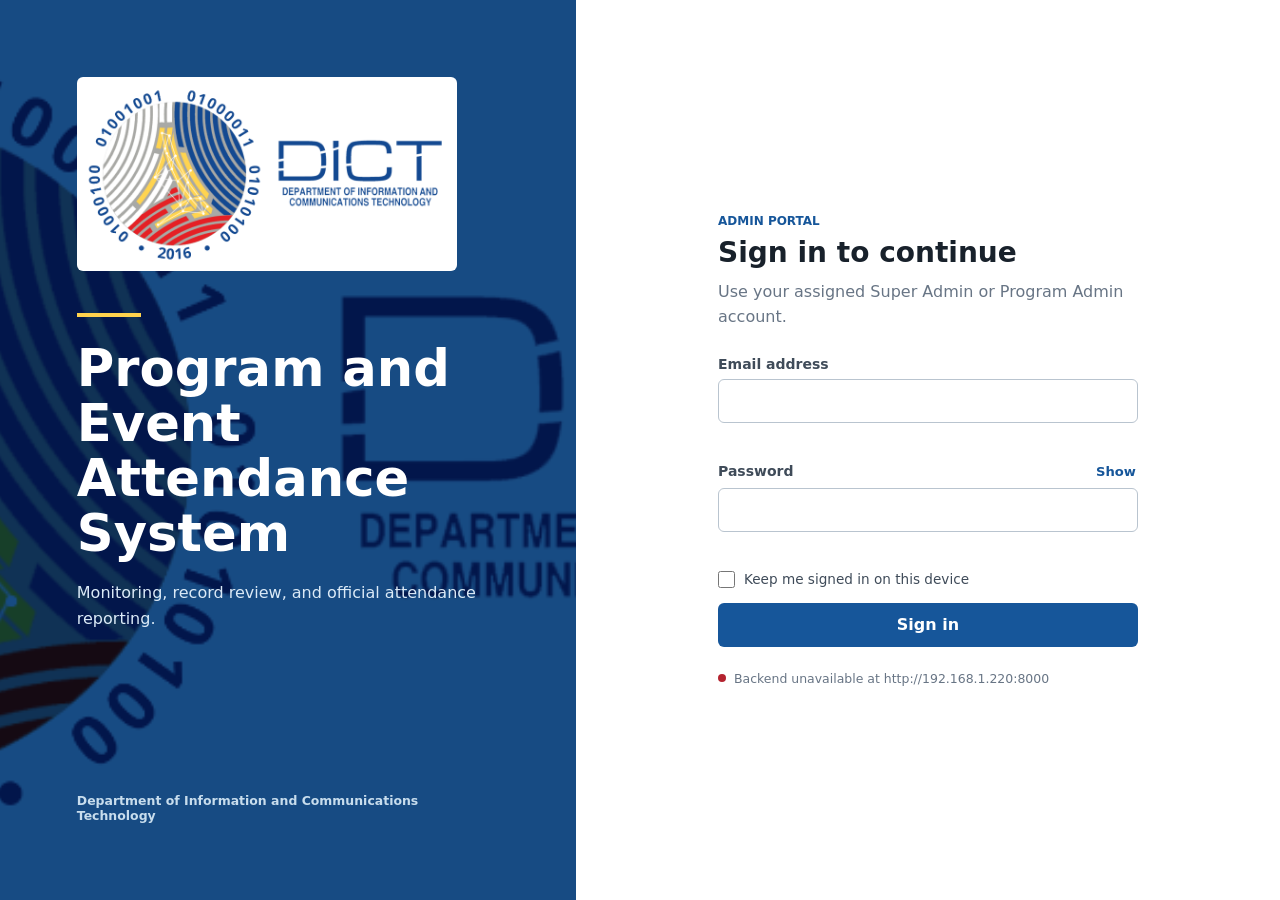
==== frontend/admin.html @ 9bfb7c8b "polished icons" ====
<!doctype html>
<html lang="en">
  <head>
    <meta charset="UTF-8" />
    <meta name="viewport" content="width=device-width, initial-scale=1" />
    <meta name="color-scheme" content="light" />
    <title>Admin | DICT Attendance System</title>
    <link rel="icon" href="data:," />
    <link rel="stylesheet" href="./css/base.css" />
    <link rel="stylesheet" href="./css/admin.css" />
    <script src="./js/config.js"></script>
    <script type="module" src="./js/admin.js"></script>
  </head>
  <body class="admin-page">
    <div id="app-loading" class="app-loading" role="status">
      <div class="large-spinner"></div>
      <span>Loading admin workspace...</span>
    </div>

    <div id="admin-app" class="admin-shell" hidden>
      <aside id="sidebar" class="sidebar" aria-label="Admin navigation">
        <a class="sidebar-brand" href="#dashboard" aria-label="DICT Attendance System dashboard">
          <img src="./assets/dict-header.png" alt="DICT" />
          <span>Attendance System</span>
        </a>

        <nav class="sidebar-nav">
          <button class="nav-item" data-view="dashboard" type="button">
            <span class="nav-symbol material-symbols-outlined" aria-hidden="true">dashboard</span>
            <span>Dashboard</span>
          </button>
          <button class="nav-item" data-view="programs" type="button">
            <span class="nav-symbol material-symbols-outlined" aria-hidden="true">content_paste</span>
            <span>Programs</span>
          </button>
          <button class="nav-item" data-view="events" type="button">
            <span class="nav-symbol material-symbols-outlined" aria-hidden="true">event</span>
            <span>Events</span>
          </button>
          <button class="nav-item" data-view="reports" type="button">
            <span class="nav-symbol material-symbols-outlined" aria-hidden="true">bar_chart</span>
            <span>Reports</span>
          </button>
          <button id="units-nav" class="nav-item" data-view="units" type="button" hidden>
            <span class="nav-symbol material-symbols-outlined" aria-hidden="true">account_tree</span>
            <span>Organizational Units</span>
          </button>
          <button id="users-nav" class="nav-item" data-view="users" type="button" hidden>
            <span class="nav-symbol material-symbols-outlined" aria-hidden="true">admin_panel_settings</span>
            <span>Admin Users</span>
          </button>
          <button id="psgc-nav" class="nav-item" data-view="psgc" type="button" hidden>
            <span class="nav-symbol material-symbols-outlined" aria-hidden="true">map</span>
            <span>PSGC Data</span>
          </button>
          <button id="audit-nav" class="nav-item" data-view="audit" type="button" hidden>
            <span class="nav-symbol material-symbols-outlined" aria-hidden="true">history</span>
            <span>Audit Logs</span>
          </button>
        </nav>

        <div class="sidebar-user">
          <div id="user-initials" class="user-avatar" aria-hidden="true"></div>
          <div class="user-meta">
            <strong id="sidebar-user-name"></strong>
            <span id="sidebar-user-role"></span>
          </div>
          <button id="logout-button" class="logout-button" type="button" title="Sign out" aria-label="Sign out"><span class="material-symbols-outlined" aria-hidden="true">logout</span></button>
        </div>
      </aside>

      <button id="sidebar-scrim" class="sidebar-scrim" type="button" aria-label="Close navigation" hidden></button>

      <section class="workspace">
        <header class="topbar">
          <div class="topbar-left">
            <button id="menu-button" class="icon-button menu-button" type="button" title="Open navigation" aria-label="Open navigation"><span class="material-symbols-outlined" aria-hidden="true">menu</span></button>
            <div>
              <p class="topbar-context">DICT ATTENDANCE</p>
              <h1 id="page-title">Dashboard</h1>
            </div>
          </div>
          <button id="refresh-button" class="secondary-button refresh-button" type="button">
            <span class="material-symbols-outlined" aria-hidden="true">refresh</span>
            <span>Refresh</span>
          </button>
        </header>

        <main id="view-root" class="view-root" tabindex="-1"></main>
      </section>
    </div>

    <div id="toast-region" class="toast-region" aria-live="polite"></div>
    <dialog id="workspace-dialog" class="workspace-dialog" aria-labelledby="dialog-title">
      <header class="dialog-header">
        <h2 id="dialog-title"></h2>
        <button id="dialog-close" class="icon-button" type="button" aria-label="Close dialog" title="Close"><span class="material-symbols-outlined" aria-hidden="true">close</span></button>
      </header>
      <div id="dialog-content" class="dialog-content"></div>
    </dialog>
  </body>
</html>
---- frontend/css/base.css ----
:root {
  --blue-800: #123f78;
  --blue-700: #16569a;
  --blue-600: #1f6db2;
  --blue-100: #dcecf9;
  --blue-50: #f2f8fd;
  --ink-900: #18212b;
  --ink-700: #3f4b59;
  --ink-500: #687585;
  --line: #d9e0e7;
  --surface: #ffffff;
  --canvas: #f5f7f9;
  --green-700: #217a4a;
  --green-100: #dff3e7;
  --amber-700: #946200;
  --amber-100: #fff0c7;
  --red-700: #b4232f;
  --red-100: #fde4e6;
  --shadow: 0 10px 30px rgba(24, 33, 43, 0.08);
  font-family:
    Inter, ui-sans-serif, system-ui, -apple-system, BlinkMacSystemFont, "Segoe UI",
    sans-serif;
  color: var(--ink-900);
  background: var(--canvas);
}

* {
  box-sizing: border-box;
}

html,
body {
  min-height: 100%;
  margin: 0;
}

body,
button,
input,
select,
textarea {
  font: inherit;
  letter-spacing: 0;
}

button,
a,
input,
select {
  -webkit-tap-highlight-color: transparent;
}

button {
  cursor: pointer;
}

button:disabled {
  cursor: not-allowed;
  opacity: 0.65;
}

:focus-visible {
  outline: 3px solid rgba(31, 109, 178, 0.28);
  outline-offset: 2px;
}

.eyebrow {
  margin: 0 0 8px;
  color: var(--blue-700);
  font-size: 0.75rem;
  font-weight: 800;
}

.field-group {
  display: grid;
  min-width: 0;
  gap: 7px;
}

.field-group label,
.label-row label {
  color: var(--ink-700);
  font-size: 0.875rem;
  font-weight: 700;
}

.label-row {
  display: flex;
  align-items: center;
  justify-content: space-between;
}

input,
select,
textarea {
  min-width: 0;
  width: 100%;
  min-height: 44px;
  border: 1px solid #b9c4cf;
  border-radius: 6px;
  background: var(--surface);
  color: var(--ink-900);
  padding: 10px 12px;
}

input:hover,
select:hover,
textarea:hover {
  border-color: #8c9baa;
}

input[aria-invalid="true"],
select[aria-invalid="true"],
textarea[aria-invalid="true"] {
  border-color: var(--red-700);
}

input:disabled,
select:disabled,
textarea:disabled {
  background: #f1f4f6;
  color: var(--ink-500);
}

.field-error {
  min-height: 17px;
  color: var(--red-700);
  font-size: 0.78rem;
}

.primary-button,
.secondary-button,
.icon-button,
.text-button {
  border: 0;
}

.primary-button {
  display: inline-flex;
  min-height: 44px;
  align-items: center;
  justify-content: center;
  border-radius: 6px;
  background: var(--blue-700);
  color: #fff;
  padding: 10px 16px;
  font-weight: 750;
}

.primary-button:hover:not(:disabled) {
  background: var(--blue-800);
}

.secondary-button {
  display: inline-flex;
  min-height: 40px;
  align-items: center;
  justify-content: center;
  border: 1px solid var(--line);
  border-radius: 6px;
  background: var(--surface);
  color: var(--ink-700);
  padding: 8px 13px;
  font-weight: 700;
}

.secondary-button:hover:not(:disabled) {
  border-color: #aeb9c4;
  background: #f8fafb;
}

.text-button {
  background: transparent;
  color: var(--blue-700);
  padding: 2px;
  font-size: 0.82rem;
  font-weight: 750;
}

.full-width {
  width: 100%;
}

.notice {
  border: 1px solid;
  border-radius: 6px;
  padding: 11px 12px;
  font-size: 0.875rem;
  line-height: 1.45;
}

.notice-error {
  border-color: #f0b4ba;
  background: var(--red-100);
  color: #8d1722;
}

.notice-info {
  border-color: #b9d8ef;
  background: var(--blue-50);
  color: var(--blue-800);
}

.button-spinner {
  display: none;
  width: 17px;
  height: 17px;
  border: 2px solid rgba(255, 255, 255, 0.45);
  border-top-color: #fff;
  border-radius: 50%;
  animation: spin 0.7s linear infinite;
}

.is-loading .button-label {
  display: none;
}

.is-loading .button-spinner {
  display: inline-block;
}

@keyframes spin {
  to {
    transform: rotate(360deg);
  }
}

@media (prefers-reduced-motion: reduce) {
  *,
  *::before,
  *::after {
    scroll-behavior: auto !important;
    transition-duration: 0.01ms !important;
    animation-duration: 0.01ms !important;
    animation-iteration-count: 1 !important;
  }
}

[hidden] {
  display: none !important;
}
---- frontend/css/admin.css ----
.admin-page {
  min-height: 100vh;
  overflow-x: hidden;
  background: var(--canvas);
}

.app-loading {
  display: grid;
  min-height: 100vh;
  place-content: center;
  justify-items: center;
  gap: 14px;
  color: var(--ink-500);
  font-size: 0.9rem;
}

.large-spinner {
  width: 34px;
  height: 34px;
  border: 3px solid #cbd6df;
  border-top-color: var(--blue-700);
  border-radius: 50%;
  animation: spin 0.7s linear infinite;
}

.admin-shell {
  display: grid;
  min-height: 100vh;
  grid-template-columns: 238px minmax(0, 1fr);
}

.sidebar {
  position: sticky;
  top: 0;
  z-index: 20;
  display: flex;
  height: 100vh;
  min-width: 0;
  flex-direction: column;
  border-right: 1px solid var(--line);
  background: var(--surface);
}

.sidebar-brand {
  display: grid;
  min-height: 94px;
  align-content: center;
  gap: 4px;
  border-bottom: 1px solid var(--line);
  color: var(--ink-900);
  padding: 14px 19px;
  text-decoration: none;
}

.sidebar-brand img {
  display: block;
  width: 138px;
  max-width: 100%;
}

.sidebar-brand span {
  color: var(--ink-500);
  font-size: 0.73rem;
  font-weight: 700;
}

.sidebar-nav {
  display: grid;
  gap: 3px;
  padding: 18px 10px;
}

.nav-item {
  display: grid;
  min-height: 43px;
  grid-template-columns: 30px minmax(0, 1fr);
  align-items: center;
  border: 0;
  border-left: 3px solid transparent;
  border-radius: 4px;
  background: transparent;
  color: var(--ink-700);
  padding: 7px 10px;
  text-align: left;
  font-size: 0.88rem;
  font-weight: 650;
}

.nav-item:hover {
  background: #f2f5f7;
  color: var(--ink-900);
}

.nav-item.active {
  border-left-color: var(--blue-700);
  background: var(--blue-50);
  color: var(--blue-800);
}

.nav-symbol {
  font-size: 20px;
  line-height: 1;
  text-align: center;
}

.logout-button .material-symbols-outlined,
.icon-button .material-symbols-outlined,
.secondary-button .material-symbols-outlined {
  font-size: 20px;
}

.state-symbol .material-symbols-outlined {
  font-size: 28px;
}

.logo-remove-button .material-symbols-outlined {
  font-size: 16px;
}

.sidebar-user {
  display: grid;
  min-width: 0;
  grid-template-columns: 36px minmax(0, 1fr) 34px;
  align-items: center;
  gap: 9px;
  margin-top: auto;
  border-top: 1px solid var(--line);
  padding: 14px 12px;
}

.user-avatar {
  display: grid;
  width: 36px;
  height: 36px;
  place-items: center;
  border-radius: 50%;
  background: var(--blue-100);
  color: var(--blue-800);
  font-size: 0.75rem;
  font-weight: 850;
}

.user-meta {
  display: grid;
  min-width: 0;
  gap: 2px;
}

.user-meta strong,
.user-meta span {
  overflow: hidden;
  text-overflow: ellipsis;
  white-space: nowrap;
}

.user-meta strong {
  font-size: 0.78rem;
}

.user-meta span {
  color: var(--ink-500);
  font-size: 0.7rem;
}

.logout-button,
.icon-button {
  display: grid;
  width: 34px;
  height: 34px;
  place-items: center;
  border: 1px solid transparent;
  border-radius: 5px;
  background: transparent;
  color: var(--ink-500);
}

.logout-button:hover,
.icon-button:hover {
  border-color: var(--line);
  background: #f4f6f8;
  color: var(--ink-900);
}

.workspace {
  min-width: 0;
}

.topbar {
  position: sticky;
  top: 0;
  z-index: 10;
  display: flex;
  min-height: 70px;
  align-items: center;
  justify-content: space-between;
  border-bottom: 1px solid var(--line);
  background: rgba(255, 255, 255, 0.98);
  padding: 10px clamp(18px, 3vw, 38px);
}

.topbar-left {
  display: flex;
  min-width: 0;
  align-items: center;
  gap: 10px;
}

.topbar-context {
  margin: 0 0 2px;
  color: var(--ink-500);
  font-size: 0.64rem;
  font-weight: 800;
}

.topbar h1 {
  margin: 0;
  overflow: hidden;
  font-size: 1.25rem;
  line-height: 1.2;
  text-overflow: ellipsis;
  white-space: nowrap;
}

.menu-button {
  display: none;
}

.refresh-button {
  display: flex;
  align-items: center;
  gap: 7px;
}

.view-root {
  width: min(1460px, 100%);
  min-height: calc(100vh - 70px);
  margin: 0 auto;
  padding: 28px clamp(18px, 3vw, 38px) 44px;
}

.view-intro {
  display: flex;
  align-items: end;
  justify-content: space-between;
  gap: 18px;
  margin-bottom: 22px;
}

.view-intro > div {
  min-width: 0;
}

.view-intro h2 {
  margin: 0 0 5px;
  font-size: 1.08rem;
}

.view-intro p {
  margin: 0;
  color: var(--ink-500);
  font-size: 0.85rem;
}

.summary-grid {
  display: grid;
  grid-template-columns: repeat(3, minmax(0, 1fr));
  gap: 14px;
}

.summary-card {
  min-width: 0;
  border: 1px solid var(--line);
  border-top: 3px solid var(--blue-700);
  border-radius: 6px;
  background: var(--surface);
  padding: 18px;
}

.summary-card.green {
  border-top-color: var(--green-700);
}

.summary-card.amber {
  border-top-color: #d99b18;
}

.summary-label {
  color: var(--ink-500);
  font-size: 0.78rem;
  font-weight: 700;
}

.summary-value {
  display: block;
  margin-top: 8px;
  font-size: 1.8rem;
  line-height: 1;
  font-variant-numeric: tabular-nums;
  font-weight: 800;
}

.dashboard-grid {
  display: grid;
  grid-template-columns: minmax(0, 0.85fr) minmax(0, 1.15fr);
  gap: 16px;
  margin-top: 16px;
}

.report-events-panel {
  margin-top: 16px;
}

.psgc-import-panel,
.psgc-workspace-panel {
  margin-top: 16px;
}

.psgc-workspace-body {
  display: grid;
  gap: 14px;
}

.psgc-toolbar {
  margin: 0;
  border-bottom: 1px solid var(--line);
  padding: 0 0 14px;
}

.psgc-toolbar-actions {
  display: flex;
  align-items: end;
  gap: 8px;
}

.psgc-breadcrumb {
  display: flex;
  min-height: 30px;
  flex-wrap: wrap;
  align-items: center;
  gap: 5px;
}

.psgc-breadcrumb-button {
  border: 0;
  background: transparent;
  color: var(--blue-700);
  padding: 2px 0;
  font-size: 0.8rem;
  font-weight: 700;
}

.psgc-breadcrumb-button:hover {
  text-decoration: underline;
}

.psgc-breadcrumb-separator {
  color: var(--ink-500);
  font-size: 0.78rem;
}

.psgc-current-level {
  display: grid;
  gap: 3px;
}

.psgc-current-level span {
  color: var(--ink-900);
  font-size: 0.88rem;
  font-weight: 800;
}

.psgc-current-level small {
  color: var(--ink-500);
  font-size: 0.76rem;
}

.psgc-table-actions {
  display: flex;
  flex-wrap: wrap;
  gap: 6px;
}

.psgc-code-cell {
  font-family: "Consolas", "Courier New", monospace;
  font-size: 0.76rem;
  font-variant-numeric: tabular-nums;
}

.psgc-detail-list {
  display: grid;
  grid-template-columns: 150px minmax(0, 1fr);
  gap: 9px 14px;
  margin: 0;
  border-top: 1px solid var(--line);
  border-bottom: 1px solid var(--line);
  padding: 14px 0;
  font-size: 0.84rem;
}

.psgc-detail-list dt {
  color: var(--ink-500);
  font-weight: 700;
}

.psgc-detail-list dd {
  margin: 0;
  overflow-wrap: anywhere;
}

.checkbox-field {
  display: flex;
  align-items: flex-start;
  gap: 9px;
  color: var(--ink-700);
  font-size: 0.82rem;
  line-height: 1.4;
}

.checkbox-field input {
  width: 18px;
  min-height: 18px;
  margin: 1px 0 0;
  accent-color: var(--blue-700);
}

.psgc-warning {
  margin: 0;
  border-left: 3px solid var(--red-700);
  background: var(--red-100);
  color: var(--red-700);
  padding: 10px 12px;
  font-size: 0.82rem;
}

.psgc-import-preview {
  margin-top: 16px;
  border-top: 1px solid var(--line);
  padding-top: 14px;
}

.psgc-import-counts {
  display: grid;
  grid-template-columns: repeat(4, minmax(0, 1fr));
  gap: 12px;
  margin: 12px 0 0;
}

.psgc-import-counts div {
  min-width: 0;
}

.psgc-import-counts dt {
  color: var(--ink-500);
  font-size: 0.75rem;
  font-weight: 700;
}

.psgc-import-counts dd {
  margin: 5px 0 0;
  font-size: 1.1rem;
  font-variant-numeric: tabular-nums;
  font-weight: 800;
}

.psgc-import-errors {
  max-height: 180px;
  margin: 14px 0 0;
  overflow: auto;
  padding-left: 20px;
  color: var(--red-700);
  font-size: 0.8rem;
}

@media (max-width: 640px) {
  .psgc-import-counts {
    grid-template-columns: repeat(2, minmax(0, 1fr));
  }

  .psgc-toolbar-actions {
    grid-column: 1 / -1;
    align-items: stretch;
  }

  .psgc-toolbar-actions button {
    flex: 1 1 auto;
  }

  .psgc-detail-list {
    grid-template-columns: 1fr;
    gap: 2px;
  }

  .psgc-detail-list dd {
    margin-bottom: 8px;
  }
}

.panel {
  min-width: 0;
  border: 1px solid var(--line);
  border-radius: 6px;
  background: var(--surface);
}

.panel-header {
  display: flex;
  min-height: 52px;
  align-items: center;
  justify-content: space-between;
  gap: 12px;
  border-bottom: 1px solid var(--line);
  padding: 12px 16px;
}

.panel-header h3 {
  margin: 0;
  font-size: 0.9rem;
}

.panel-body {
  padding: 16px;
}

.status-bars {
  display: grid;
  gap: 15px;
}

.status-bar-row {
  display: grid;
  grid-template-columns: 78px minmax(0, 1fr) 36px;
  align-items: center;
  gap: 10px;
  font-size: 0.78rem;
}

.status-track {
  height: 8px;
  overflow: hidden;
  border-radius: 4px;
  background: #e8edf1;
}

.status-fill {
  width: 0;
  height: 100%;
  border-radius: 4px;
  background: var(--blue-600);
}

.status-fill.valid,
.status-fill.open {
  background: var(--green-700);
}

.status-fill.duplicate,
.status-fill.draft {
  background: #d99b18;
}

.status-fill.invalid,
.status-fill.void {
  background: var(--red-700);
}

.status-bar-value {
  text-align: right;
  font-variant-numeric: tabular-nums;
  font-weight: 750;
}

.table-wrap {
  width: 100%;
  overflow-x: auto;
  overscroll-behavior-inline: contain;
  scrollbar-color: #aab6c2 transparent;
}

.data-table {
  width: 100%;
  border-collapse: collapse;
  font-size: 0.8rem;
}

.data-table th,
.data-table td {
  overflow-wrap: anywhere;
  padding: 12px 14px;
  border-bottom: 1px solid #e7ebef;
  text-align: left;
  vertical-align: middle;
}

.data-table th {
  background: #f8fafb;
  color: var(--ink-500);
  font-size: 0.7rem;
  font-weight: 800;
  white-space: nowrap;
}

.data-table tbody tr:last-child td {
  border-bottom: 0;
}

.data-table tbody tr:hover {
  background: #fbfcfd;
}

.primary-cell {
  color: var(--ink-900);
  font-weight: 720;
}

.secondary-cell {
  color: var(--ink-500);
}

.numeric-cell {
  text-align: right !important;
  font-variant-numeric: tabular-nums;
}

.badge {
  display: inline-flex;
  min-height: 24px;
  align-items: center;
  border-radius: 12px;
  padding: 3px 9px;
  font-size: 0.7rem;
  font-weight: 800;
  text-transform: capitalize;
  white-space: nowrap;
}

.badge-active,
.badge-open,
.badge-valid {
  background: var(--green-100);
  color: var(--green-700);
}

.badge-draft,
.badge-duplicate {
  background: var(--amber-100);
  color: var(--amber-700);
}

.badge-closed {
  background: var(--blue-100);
  color: var(--blue-800);
}

.badge-archived,
.badge-inactive,
.badge-invalid,
.badge-void {
  background: #eceff2;
  color: #5c6671;
}

.toolbar {
  display: flex;
  flex-wrap: wrap;
  align-items: end;
  gap: 10px;
  margin-bottom: 14px;
  border: 1px solid var(--line);
  border-radius: 6px;
  background: var(--surface);
  padding: 12px;
}

.toolbar .field-group {
  min-width: 150px;
  flex: 1 1 170px;
}

.toolbar .search-field {
  flex-basis: 250px;
}

.toolbar input,
.toolbar select {
  min-height: 40px;
  padding: 8px 10px;
  font-size: 0.82rem;
}

.empty-state,
.error-state,
.loading-state {
  display: grid;
  min-height: 280px;
  place-content: center;
  justify-items: center;
  gap: 10px;
  padding: 28px;
  color: var(--ink-500);
  text-align: center;
}

.empty-state strong,
.error-state strong {
  color: var(--ink-900);
}

.state-symbol {
  display: grid;
  width: 46px;
  height: 46px;
  place-items: center;
  border: 1px solid var(--line);
  border-radius: 50%;
  background: #f8fafb;
  font-size: 1.3rem;
}

.pagination-row {
  display: flex;
  align-items: center;
  justify-content: space-between;
  gap: 14px;
  border-top: 1px solid var(--line);
  padding: 12px 14px;
  color: var(--ink-500);
  font-size: 0.78rem;
}

.pagination-actions {
  display: flex;
  gap: 7px;
}

.pagination-actions button {
  min-width: 38px;
  min-height: 34px;
  padding: 5px 10px;
}

.toast-region {
  position: fixed;
  z-index: 50;
  right: 18px;
  bottom: 18px;
  display: grid;
  width: min(360px, calc(100vw - 36px));
  gap: 8px;
}

.toast {
  border: 1px solid #b9d8ef;
  border-radius: 6px;
  background: #fff;
  box-shadow: var(--shadow);
  color: var(--ink-700);
  padding: 12px 14px;
  font-size: 0.82rem;
}

.toast-info {
  border-color: #b9d8ef;
}

.sidebar-scrim {
  display: none;
}

.workspace-dialog {
  width: min(780px, calc(100vw - 28px));
  max-height: min(820px, calc(100vh - 28px));
  border: 1px solid var(--line);
  border-radius: 6px;
  background: var(--surface);
  box-shadow: var(--shadow);
  color: var(--ink-900);
  overflow: auto;
  padding: 0;
}

.workspace-dialog::backdrop {
  background: rgba(24, 33, 43, 0.42);
}

.dialog-header {
  position: sticky;
  top: 0;
  z-index: 1;
  display: flex;
  min-height: 58px;
  align-items: center;
  justify-content: space-between;
  gap: 12px;
  border-bottom: 1px solid var(--line);
  background: var(--surface);
  padding: 10px 16px;
}

.dialog-header h2 {
  margin: 0;
  font-size: 1rem;
}

.dialog-content {
  padding: 16px;
}

.dialog-form,
.dialog-stack {
  display: grid;
  gap: 14px;
}

.form-grid {
  display: grid;
  grid-template-columns: repeat(2, minmax(0, 1fr));
  gap: 14px;
}

.form-grid .full-span {
  grid-column: 1 / -1;
}

.dialog-form textarea {
  width: 100%;
  min-height: 96px;
  resize: vertical;
  border: 1px solid #b9c4cf;
  border-radius: 6px;
  padding: 10px 12px;
}

.dialog-actions,
.event-actions {
  display: flex;
  flex-wrap: wrap;
  justify-content: flex-end;
  gap: 8px;
  border-top: 1px solid var(--line);
  padding-top: 14px;
}

.event-actions {
  justify-content: flex-start;
  border-top: 0;
  padding-top: 0;
}

.danger-button {
  min-height: 40px;
  border: 1px solid #e5a1a8;
  border-radius: 6px;
  background: #fff;
  color: var(--red-700);
  padding: 8px 13px;
  font-weight: 700;
}

.danger-button:hover:not(:disabled) {
  background: var(--red-100);
}

.table-button {
  min-height: 30px;
  border: 1px solid var(--line);
  border-radius: 5px;
  background: var(--surface);
  color: var(--blue-700);
  padding: 4px 8px;
  font-size: 0.74rem;
  font-weight: 750;
}

.table-button:hover:not(:disabled) {
  background: var(--blue-50);
}

.event-meta {
  display: grid;
  grid-template-columns: 130px minmax(0, 1fr);
  gap: 8px 14px;
  border-top: 1px solid var(--line);
  border-bottom: 1px solid var(--line);
  padding: 14px 0;
  font-size: 0.84rem;
}

.event-meta dt { color: var(--ink-500); font-weight: 700; }
.event-meta dd { margin: 0; overflow-wrap: anywhere; }

.qr-preview {
  display: grid;
  justify-items: start;
  gap: 10px;
  border-top: 1px solid var(--line);
  padding-top: 14px;
}

.qr-actions {
  display: flex;
  flex-wrap: wrap;
  gap: 8px;
}

.qr-preview img {
  width: 170px;
  height: 170px;
  object-fit: contain;
  border: 1px solid var(--line);
}

.link-value {
  overflow-wrap: anywhere;
  color: var(--blue-800);
  font-size: 0.8rem;
}

.settings-list {
  display: grid;
  gap: 0;
  border: 1px solid var(--line);
  border-radius: 6px;
}

.settings-heading,
.setting-row {
  display: grid;
  grid-template-columns: minmax(0, 1fr) 64px 74px;
  align-items: center;
  gap: 10px;
}

.settings-heading {
  color: var(--ink-500);
  padding: 0 12px;
  font-size: 0.7rem;
  font-weight: 800;
  text-align: center;
}

.settings-heading span:first-child { text-align: left; }

.setting-row {
  min-height: 48px;
  border-bottom: 1px solid var(--line);
  padding: 9px 12px;
}

.setting-row:last-child { border-bottom: 0; }
.setting-row label { font-size: 0.84rem; font-weight: 700; }
.setting-row small { display: block; color: var(--ink-500); font-size: 0.72rem; }
.setting-row input { width: 19px; min-height: 19px; margin: 0 auto; accent-color: var(--blue-700); }

.dialog-error { margin: 0; color: var(--red-700); font-size: 0.82rem; }

@media (max-width: 680px) {
  .topbar {
    min-height: 62px;
    padding: 9px 16px;
  }

  .topbar h1 {
    font-size: 1.08rem;
  }

  .refresh-button {
    width: 40px;
    min-width: 40px;
    padding: 8px;
  }

  .refresh-button span:last-child {
    position: absolute;
    width: 1px;
    height: 1px;
    overflow: hidden;
    clip: rect(0 0 0 0);
    white-space: nowrap;
  }

  .view-root {
    min-height: calc(100vh - 62px);
    padding: 20px 16px 36px;
  }

  .view-intro {
    align-items: flex-start;
    flex-direction: column;
    margin-bottom: 16px;
  }

  .view-intro > .primary-button {
    width: 100%;
  }

  .summary-grid {
    grid-template-columns: 1fr;
  }

  .toolbar {
    align-items: stretch;
  }

  .toolbar .field-group,
  .toolbar .search-field {
    flex-basis: 100%;
  }

  .toolbar > .primary-button,
  .toolbar > .secondary-button {
    flex: 1 1 auto;
  }

  .form-grid { grid-template-columns: 1fr; }
  .form-grid .full-span { grid-column: auto; }
  .event-meta { grid-template-columns: 1fr; gap: 2px; }
  .event-meta dd { margin-bottom: 8px; }
  .dialog-actions > * { flex: 1 1 auto; }
}

@media (max-width: 980px) {
  .admin-shell {
    display: block;
  }

  .sidebar {
    position: fixed;
    left: 0;
    transform: translateX(-100%);
    width: 238px;
    transition: transform 0.2s ease;
    box-shadow: var(--shadow);
  }

  .sidebar.open {
    transform: translateX(0);
  }

  .sidebar-scrim {
    position: fixed;
    z-index: 15;
    inset: 0;
    display: block;
    border: 0;
    background: rgba(24, 33, 43, 0.36);
  }

  .menu-button {
    display: grid;
  }

  .dashboard-grid {
    grid-template-columns: 1fr;
  }
}

@media (max-width: 680px) {
  .topbar {
    min-height: 64px;
    padding: 9px 14px;
  }

  .topbar-context {
    display: none;
  }

  .refresh-button span:last-child {
    display: none;
  }

  .refresh-button {
    min-width: 40px;
    justify-content: center;
    padding: 8px;
  }

  .view-root {
    padding: 20px 14px 36px;
  }

  .view-intro {
    align-items: start;
    flex-direction: column;
  }

  .summary-grid {
    grid-template-columns: 1fr;
  }

  .summary-card {
    display: flex;
    align-items: center;
    justify-content: space-between;
  }

  .summary-value {
    margin: 0;
    font-size: 1.45rem;
  }

  .status-bar-row {
    grid-template-columns: 68px minmax(80px, 1fr) 32px;
  }

  .pagination-row {
    align-items: stretch;
    flex-direction: column;
  }
}

/* ── Program logo upload ───────────────────────────────────────────────── */

.field-hint {
  color: var(--ink-500);
  font-size: 0.8rem;
  font-weight: 400;
}

.logo-upload-area {
  position: relative;
  min-height: 110px;
  border: 2px dashed #b9c4cf;
  border-radius: 8px;
  background: var(--canvas);
  overflow: hidden;
  transition: border-color 0.18s;
}

.logo-upload-area:focus-within {
  border-color: var(--blue-700);
}

.logo-file-input {
  position: absolute;
  inset: 0;
  opacity: 0;
  cursor: pointer;
  width: 100%;
  height: 100%;
}

.logo-upload-label {
  display: flex;
  flex-direction: column;
  align-items: center;
  justify-content: center;
  gap: 5px;
  min-height: 110px;
  padding: 18px;
  cursor: pointer;
  text-align: center;
  pointer-events: none;
}

.logo-upload-icon {
  font-size: 1.6rem;
  color: var(--ink-400);
}

.logo-upload-label span:not(.logo-upload-icon):not(.logo-upload-hint) {
  color: var(--blue-700);
  font-size: 0.88rem;
  font-weight: 600;
}

.logo-upload-hint {
  color: var(--ink-500);
  font-size: 0.78rem;
}

.logo-preview-wrap {
  position: relative;
  display: flex;
  align-items: center;
  justify-content: center;
  min-height: 110px;
  padding: 12px;
}

.logo-preview {
  display: block;
  max-width: 100%;
  max-height: 88px;
  object-fit: contain;
  border-radius: 4px;
}

.logo-remove-button {
  position: absolute;
  top: 8px;
  right: 8px;
  display: grid;
  width: 26px;
  height: 26px;
  place-items: center;
  border: 1px solid var(--line);
  border-radius: 50%;
  background: var(--surface);
  color: var(--ink-700);
  font-size: 0.8rem;
  cursor: pointer;
  transition: background 0.15s, color 0.15s;
  z-index: 1;
}

.logo-remove-button:hover {
  background: var(--red-100, #fee2e2);
  border-color: var(--red-400, #f87171);
  color: var(--red-700, #b91c1c);
}
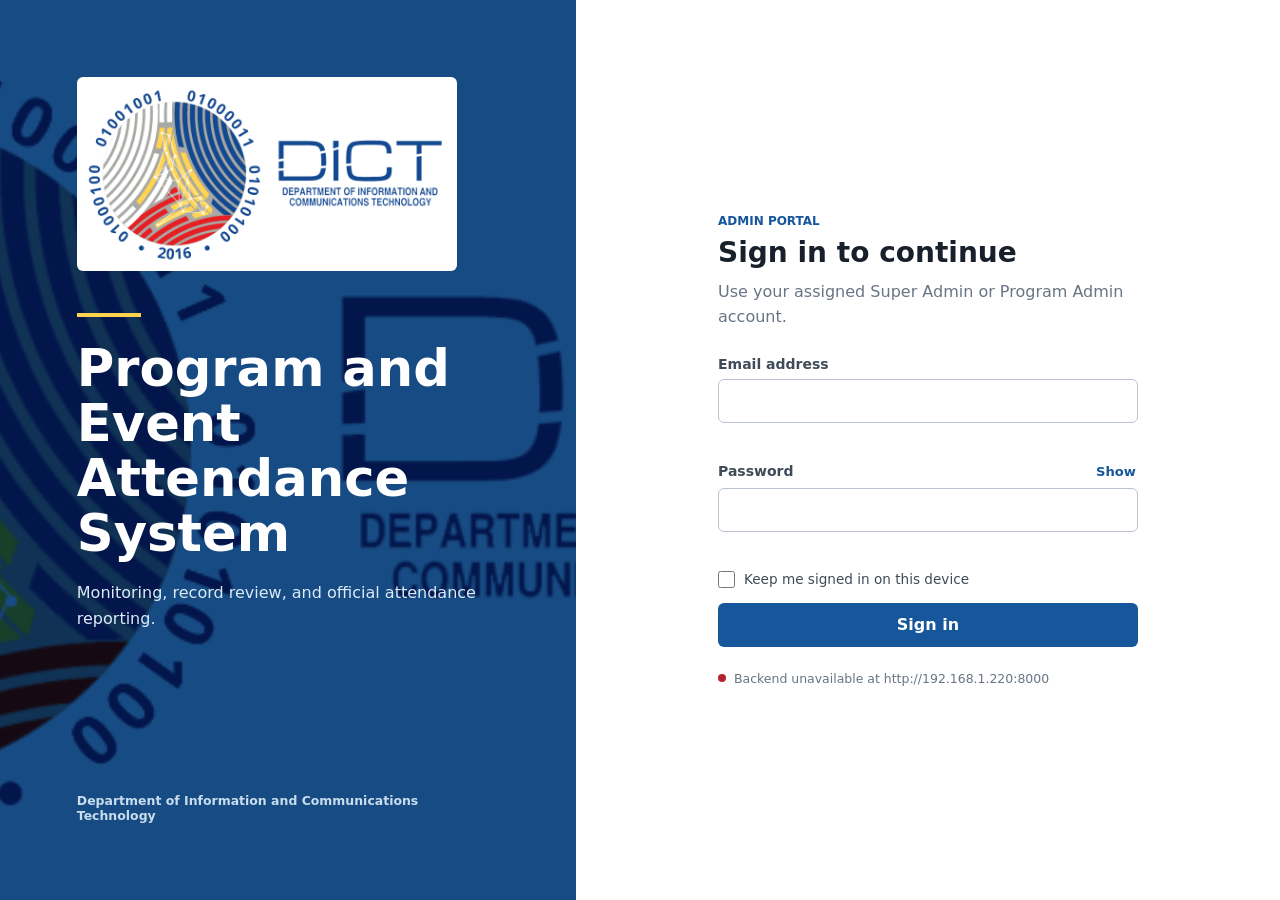
==== commit 306bb5dd: "added favicon.ico" ====
--- a/frontend/admin.html
+++ b/frontend/admin.html
@@ -5,7 +5,7 @@
     <meta name="viewport" content="width=device-width, initial-scale=1" />
     <meta name="color-scheme" content="light" />
     <title>Admin | DICT Attendance System</title>
-    <link rel="icon" href="data:," />
+    <link rel="icon" type="image/png" href="./assets/favicon.png" />
     <link rel="stylesheet" href="./css/base.css" />
     <link rel="stylesheet" href="./css/admin.css" />
     <script src="./js/config.js"></script>
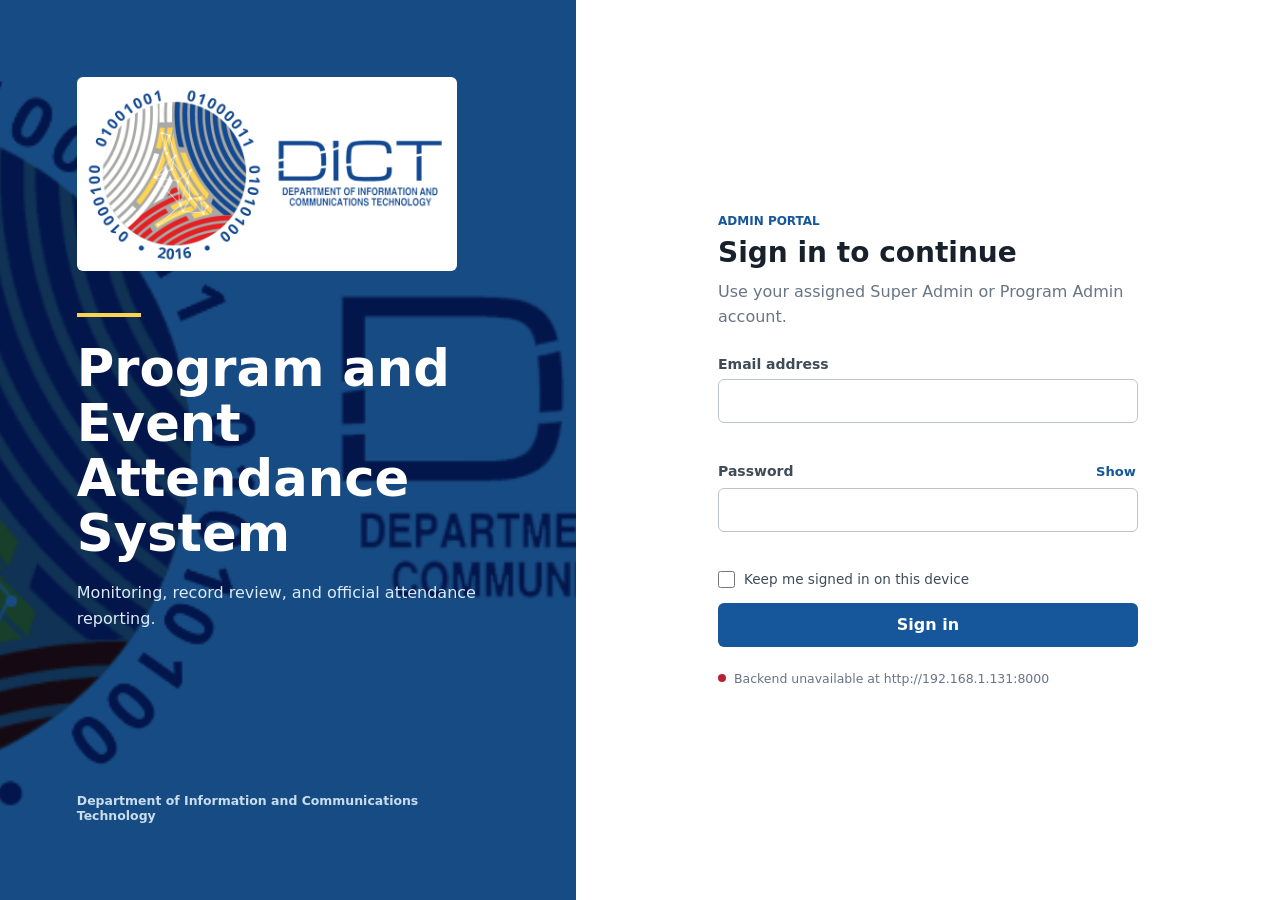
==== commit b54b4ad5: "polished admin.html" ====
--- a/frontend/admin.html
+++ b/frontend/admin.html
@@ -3,7 +3,7 @@
   <head>
     <meta charset="UTF-8" />
     <meta name="viewport" content="width=device-width, initial-scale=1" />
-    <meta name="color-scheme" content="light" />
+    <meta name="color-scheme" content="light dark" />
     <title>Admin | DICT Attendance System</title>
     <link rel="icon" type="image/png" href="./assets/favicon.png" />
     <link rel="stylesheet" href="./css/base.css" />
@@ -20,47 +20,59 @@
     <div id="admin-app" class="admin-shell" hidden>
       <aside id="sidebar" class="sidebar" aria-label="Admin navigation">
         <a class="sidebar-brand" href="#dashboard" aria-label="DICT Attendance System dashboard">
-          <img src="./assets/dict-header.png" alt="DICT" />
-          <span>Attendance System</span>
+          <img src="./assets/dict-icon.png" alt="" />
+          <span class="sidebar-brand-copy"><strong>DICT Attendance</strong><small>Monitoring System</small></span>
         </a>
 
         <nav class="sidebar-nav">
-          <button class="nav-item" data-view="dashboard" type="button">
-            <span class="nav-symbol material-symbols-outlined" aria-hidden="true">dashboard</span>
-            <span>Dashboard</span>
-          </button>
-          <button class="nav-item" data-view="programs" type="button">
-            <span class="nav-symbol material-symbols-outlined" aria-hidden="true">content_paste</span>
-            <span>Programs</span>
-          </button>
-          <button class="nav-item" data-view="events" type="button">
-            <span class="nav-symbol material-symbols-outlined" aria-hidden="true">event</span>
-            <span>Events</span>
-          </button>
-          <button class="nav-item" data-view="reports" type="button">
-            <span class="nav-symbol material-symbols-outlined" aria-hidden="true">bar_chart</span>
-            <span>Reports</span>
-          </button>
-          <button id="units-nav" class="nav-item" data-view="units" type="button" hidden>
-            <span class="nav-symbol material-symbols-outlined" aria-hidden="true">account_tree</span>
-            <span>Organizational Units</span>
-          </button>
-          <button id="users-nav" class="nav-item" data-view="users" type="button" hidden>
-            <span class="nav-symbol material-symbols-outlined" aria-hidden="true">admin_panel_settings</span>
-            <span>Admin Users</span>
-          </button>
-          <button id="psgc-nav" class="nav-item" data-view="psgc" type="button" hidden>
-            <span class="nav-symbol material-symbols-outlined" aria-hidden="true">map</span>
-            <span>PSGC Data</span>
-          </button>
-          <button id="audit-nav" class="nav-item" data-view="audit" type="button" hidden>
-            <span class="nav-symbol material-symbols-outlined" aria-hidden="true">history</span>
-            <span>Audit Logs</span>
-          </button>
+          <div class="nav-group">
+            <p class="nav-group-label">Overview</p>
+            <button class="nav-item" data-view="dashboard" type="button" title="Dashboard">
+              <span class="nav-symbol material-symbols-outlined" aria-hidden="true">space_dashboard</span>
+              <span>Dashboard</span>
+            </button>
+          </div>
+          <div class="nav-group">
+            <p class="nav-group-label">Operations</p>
+            <button class="nav-item" data-view="programs" type="button" title="Programs">
+              <span class="nav-symbol material-symbols-outlined" aria-hidden="true">view_list</span>
+              <span>Programs</span>
+            </button>
+            <button class="nav-item" data-view="events" type="button" title="Events">
+              <span class="nav-symbol material-symbols-outlined" aria-hidden="true">calendar_month</span>
+              <span>Events</span>
+            </button>
+            <button class="nav-item" data-view="reports" type="button" title="Reports">
+              <span class="nav-symbol material-symbols-outlined" aria-hidden="true">analytics</span>
+              <span>Reports</span>
+            </button>
+          </div>
+          <div id="administration-nav-group" class="nav-group" hidden>
+            <p class="nav-group-label">Administration</p>
+            <button id="units-nav" class="nav-item" data-view="units" type="button" title="Organizational Units" hidden>
+              <span class="nav-symbol material-symbols-outlined" aria-hidden="true">account_tree</span>
+              <span>Organizational Units</span>
+            </button>
+            <button id="users-nav" class="nav-item" data-view="users" type="button" title="Admin Users" hidden>
+              <span class="nav-symbol material-symbols-outlined" aria-hidden="true">manage_accounts</span>
+              <span>Admin Users</span>
+            </button>
+            <button id="psgc-nav" class="nav-item" data-view="psgc" type="button" title="PSGC Data" hidden>
+              <span class="nav-symbol material-symbols-outlined" aria-hidden="true">map</span>
+              <span>PSGC Data</span>
+            </button>
+          </div>
+          <div id="governance-nav-group" class="nav-group" hidden>
+            <p class="nav-group-label">Governance</p>
+            <button id="audit-nav" class="nav-item" data-view="audit" type="button" title="Audit Logs" hidden>
+              <span class="nav-symbol material-symbols-outlined" aria-hidden="true">history</span>
+              <span>Audit Logs</span>
+            </button>
+          </div>
         </nav>
 
         <div class="sidebar-user">
-          <div id="user-initials" class="user-avatar" aria-hidden="true"></div>
+          <div id="user-avatar" class="user-avatar" aria-hidden="true"></div>
           <div class="user-meta">
             <strong id="sidebar-user-name"></strong>
             <span id="sidebar-user-role"></span>
@@ -74,16 +86,19 @@
       <section class="workspace">
         <header class="topbar">
           <div class="topbar-left">
-            <button id="menu-button" class="icon-button menu-button" type="button" title="Open navigation" aria-label="Open navigation"><span class="material-symbols-outlined" aria-hidden="true">menu</span></button>
+            <button id="menu-button" class="icon-button menu-button" type="button" title="Collapse navigation" aria-label="Collapse navigation"><span class="material-symbols-outlined" aria-hidden="true">left_panel_close</span></button>
             <div>
               <p class="topbar-context">DICT ATTENDANCE</p>
               <h1 id="page-title">Dashboard</h1>
             </div>
           </div>
-          <button id="refresh-button" class="secondary-button refresh-button" type="button">
-            <span class="material-symbols-outlined" aria-hidden="true">refresh</span>
-            <span>Refresh</span>
-          </button>
+          <div class="topbar-actions">
+            <button id="theme-toggle" class="icon-button" type="button" title="Use dark theme" aria-label="Use dark theme" aria-pressed="false"><span class="material-symbols-outlined" aria-hidden="true">dark_mode</span></button>
+            <button id="refresh-button" class="secondary-button refresh-button" type="button">
+              <span class="material-symbols-outlined" aria-hidden="true">refresh</span>
+              <span>Refresh</span>
+            </button>
+          </div>
         </header>
 
         <main id="view-root" class="view-root" tabindex="-1"></main>
--- a/frontend/css/base.css
+++ b/frontend/css/base.css
@@ -1,27 +1,70 @@
 :root {
+  color-scheme: light;
   --blue-800: #123f78;
   --blue-700: #16569a;
   --blue-600: #1f6db2;
+  --blue-500: #2d7fbd;
   --blue-100: #dcecf9;
   --blue-50: #f2f8fd;
   --ink-900: #18212b;
   --ink-700: #3f4b59;
   --ink-500: #687585;
+  --ink-400: #8592a0;
   --line: #d9e0e7;
+  --line-strong: #b9c4cf;
   --surface: #ffffff;
+  --surface-raised: #ffffff;
+  --surface-muted: #f8fafb;
+  --surface-hover: #f2f5f7;
+  --surface-disabled: #f1f4f6;
   --canvas: #f5f7f9;
   --green-700: #217a4a;
   --green-100: #dff3e7;
   --amber-700: #946200;
   --amber-100: #fff0c7;
   --red-700: #b4232f;
+  --red-400: #e1747e;
   --red-100: #fde4e6;
+  --focus-ring: rgba(31, 109, 178, 0.32);
+  --overlay: rgba(24, 33, 43, 0.46);
   --shadow: 0 10px 30px rgba(24, 33, 43, 0.08);
   font-family:
     Inter, ui-sans-serif, system-ui, -apple-system, BlinkMacSystemFont, "Segoe UI",
     sans-serif;
   color: var(--ink-900);
   background: var(--canvas);
+}
+
+:root[data-theme="dark"] {
+  color-scheme: dark;
+  --blue-800: #b9dcf5;
+  --blue-700: #8fc7f2;
+  --blue-600: #66afe5;
+  --blue-500: #4c96cf;
+  --blue-100: #203b52;
+  --blue-50: #1c3041;
+  --ink-900: #edf1f4;
+  --ink-700: #c7d0d8;
+  --ink-500: #98a5b0;
+  --ink-400: #7f8d98;
+  --line: #343d45;
+  --line-strong: #4b5660;
+  --surface: #1e2429;
+  --surface-raised: #242b31;
+  --surface-muted: #252c32;
+  --surface-hover: #2a3239;
+  --surface-disabled: #2b3238;
+  --canvas: #15191d;
+  --green-700: #8ad1a8;
+  --green-100: #1d3b2c;
+  --amber-700: #e8c46b;
+  --amber-100: #40351d;
+  --red-700: #ef9ca4;
+  --red-400: #d46873;
+  --red-100: #44272b;
+  --focus-ring: rgba(102, 175, 229, 0.42);
+  --overlay: rgba(4, 7, 10, 0.7);
+  --shadow: 0 14px 36px rgba(0, 0, 0, 0.26);
 }
 
 * {
@@ -60,7 +103,7 @@
 }
 
 :focus-visible {
-  outline: 3px solid rgba(31, 109, 178, 0.28);
+  outline: 3px solid var(--focus-ring);
   outline-offset: 2px;
 }
 
@@ -96,7 +139,7 @@
   min-width: 0;
   width: 100%;
   min-height: 44px;
-  border: 1px solid #b9c4cf;
+  border: 1px solid var(--line-strong);
   border-radius: 6px;
   background: var(--surface);
   color: var(--ink-900);
@@ -106,7 +149,7 @@
 input:hover,
 select:hover,
 textarea:hover {
-  border-color: #8c9baa;
+  border-color: var(--ink-500);
 }
 
 input[aria-invalid="true"],
@@ -118,7 +161,7 @@
 input:disabled,
 select:disabled,
 textarea:disabled {
-  background: #f1f4f6;
+  background: var(--surface-disabled);
   color: var(--ink-500);
 }
 
@@ -165,8 +208,8 @@
 }
 
 .secondary-button:hover:not(:disabled) {
-  border-color: #aeb9c4;
-  background: #f8fafb;
+  border-color: var(--line-strong);
+  background: var(--surface-hover);
 }
 
 .text-button {
@@ -190,13 +233,13 @@
 }
 
 .notice-error {
-  border-color: #f0b4ba;
+  border-color: var(--red-700);
   background: var(--red-100);
-  color: #8d1722;
+  color: var(--red-700);
 }
 
 .notice-info {
-  border-color: #b9d8ef;
+  border-color: var(--blue-600);
   background: var(--blue-50);
   color: var(--blue-800);
 }
--- a/frontend/css/admin.css
+++ b/frontend/css/admin.css
@@ -135,9 +135,11 @@
   place-items: center;
   border-radius: 50%;
   background: var(--blue-100);
-  color: var(--blue-800);
-  font-size: 0.75rem;
-  font-weight: 850;
+  color: var(--blue-500);
+}
+
+.user-avatar .material-symbols-outlined {
+  font-size: 24px;
 }
 
 .user-meta {
@@ -1208,3 +1210,556 @@
   border-color: var(--red-400, #f87171);
   color: var(--red-700, #b91c1c);
 }
+
+/* Modern DICT admin foundation */
+.admin-page {
+  color: var(--ink-900);
+  background: var(--canvas);
+}
+
+.admin-shell {
+  grid-template-columns: 252px minmax(0, 1fr);
+  transition: grid-template-columns 0.2s ease;
+}
+
+.sidebar {
+  border-color: rgba(255, 255, 255, 0.14);
+  background: #123f78;
+  color: #eaf3fa;
+  overflow: hidden;
+}
+
+:root[data-theme="dark"] .sidebar {
+  border-color: var(--line);
+  background: #1b2025;
+  color: #d6dee5;
+}
+
+.sidebar-brand {
+  min-height: 78px;
+  grid-template-columns: 40px minmax(0, 1fr);
+  align-items: center;
+  align-content: initial;
+  gap: 11px;
+  border-color: rgba(255, 255, 255, 0.14);
+  color: #fff;
+  padding: 14px 16px;
+}
+
+:root[data-theme="dark"] .sidebar-brand {
+  border-color: var(--line);
+}
+
+.sidebar-brand img {
+  width: 40px;
+  height: 40px;
+  border-radius: 6px;
+  object-fit: cover;
+}
+
+.sidebar-brand .sidebar-brand-copy {
+  display: grid;
+  min-width: 0;
+  gap: 4px;
+  color: #fff;
+}
+
+.sidebar-brand-copy strong,
+.sidebar-brand-copy small {
+  overflow: hidden;
+  text-overflow: ellipsis;
+  white-space: nowrap;
+}
+
+.sidebar-brand-copy strong {
+  font-size: 0.92rem;
+  line-height: 1.1;
+}
+
+.sidebar-brand-copy small {
+  color: rgba(255, 255, 255, 0.7);
+  font-size: 0.66rem;
+  font-weight: 650;
+}
+
+.sidebar-nav {
+  display: block;
+  min-height: 0;
+  overflow-y: auto;
+  padding: 12px 10px 18px;
+  scrollbar-color: rgba(255, 255, 255, 0.28) transparent;
+}
+
+.nav-group + .nav-group {
+  margin-top: 13px;
+}
+
+.nav-group-label {
+  margin: 0;
+  padding: 0 11px 6px;
+  color: rgba(255, 255, 255, 0.52);
+  font-size: 0.62rem;
+  font-weight: 800;
+  text-transform: uppercase;
+}
+
+.nav-item {
+  width: 100%;
+  min-height: 39px;
+  grid-template-columns: 28px minmax(0, 1fr);
+  gap: 5px;
+  border-left: 0;
+  border-radius: 5px;
+  color: rgba(255, 255, 255, 0.78);
+  padding: 6px 9px;
+  font-size: 0.82rem;
+}
+
+.nav-item:hover {
+  background: rgba(255, 255, 255, 0.09);
+  color: #fff;
+}
+
+.nav-item.active {
+  background: #fff;
+  color: #123f78;
+}
+
+:root[data-theme="dark"] .nav-item {
+  color: #bdc7cf;
+}
+
+:root[data-theme="dark"] .nav-item:hover {
+  background: #242c32;
+  color: #fff;
+}
+
+:root[data-theme="dark"] .nav-item.active {
+  background: #243a50;
+  color: #9bd0f5;
+}
+
+.nav-symbol {
+  font-size: 19px;
+}
+
+.sidebar-user {
+  grid-template-columns: 34px minmax(0, 1fr) 32px;
+  gap: 8px;
+  border-color: rgba(255, 255, 255, 0.14);
+  padding: 12px 11px;
+}
+
+:root[data-theme="dark"] .sidebar-user {
+  border-color: var(--line);
+}
+
+.user-avatar {
+  width: 34px;
+  height: 34px;
+  background: #fff;
+  color: #123f78;
+  font-size: 0.68rem;
+  font-weight: 850;
+}
+
+:root[data-theme="dark"] .user-avatar {
+  background: #2b343b;
+  color: var(--ink-900);
+}
+
+.user-meta strong {
+  color: #fff;
+  font-size: 0.76rem;
+}
+
+.user-meta span {
+  color: rgba(255, 255, 255, 0.62);
+  font-size: 0.66rem;
+}
+
+.logout-button {
+  color: rgba(255, 255, 255, 0.7);
+}
+
+.logout-button:hover {
+  border-color: rgba(255, 255, 255, 0.16);
+  background: rgba(255, 255, 255, 0.09);
+  color: #fff;
+}
+
+.workspace {
+  min-width: 0;
+  background: var(--canvas);
+}
+
+.topbar {
+  min-height: 64px;
+  border-color: var(--line);
+  background: color-mix(in srgb, var(--surface) 94%, transparent);
+  backdrop-filter: blur(12px);
+  padding: 9px clamp(18px, 2.4vw, 32px);
+}
+
+.topbar-left {
+  gap: 11px;
+}
+
+.topbar-context {
+  margin-bottom: 3px;
+  color: var(--ink-500);
+  font-size: 0.6rem;
+}
+
+.topbar h1 {
+  font-size: 1.08rem;
+}
+
+.topbar-actions {
+  display: flex;
+  align-items: center;
+  gap: 8px;
+}
+
+.menu-button {
+  display: grid;
+}
+
+.icon-button,
+.logout-button {
+  border-color: var(--line);
+  background: var(--surface);
+}
+
+.icon-button:hover {
+  border-color: var(--line-strong);
+  background: var(--surface-hover);
+  color: var(--ink-900);
+}
+
+.sidebar .logout-button {
+  border-color: transparent;
+  background: transparent;
+}
+
+.view-root {
+  width: min(1500px, 100%);
+  min-height: calc(100vh - 64px);
+  padding: 23px clamp(18px, 2.4vw, 32px) 40px;
+}
+
+.view-intro {
+  margin-bottom: 17px;
+}
+
+.view-intro h2 {
+  margin-bottom: 4px;
+  font-size: 1.26rem;
+}
+
+.view-intro p {
+  font-size: 0.8rem;
+}
+
+.summary-grid {
+  grid-template-columns: repeat(auto-fit, minmax(190px, 1fr));
+  gap: 11px;
+}
+
+.summary-card {
+  display: flex;
+  min-height: 102px;
+  flex-direction: column;
+  justify-content: center;
+  border-top-width: 1px;
+  border-radius: 7px;
+  padding: 14px;
+}
+
+.dashboard-summary-grid {
+  grid-template-columns: repeat(4, minmax(0, 1fr));
+}
+
+.dashboard-summary-grid .summary-card {
+  display: grid;
+  grid-template-columns: 38px minmax(0, 1fr);
+  align-items: center;
+  justify-content: initial;
+  gap: 11px;
+}
+
+.summary-card.red {
+  border-top-color: var(--line);
+}
+
+.summary-icon {
+  display: grid;
+  width: 38px;
+  height: 38px;
+  place-items: center;
+  border-radius: 6px;
+  background: var(--blue-100);
+  color: var(--blue-700);
+  font-size: 21px;
+}
+
+.summary-card.green .summary-icon {
+  background: var(--green-100);
+  color: var(--green-700);
+}
+
+.summary-card.amber .summary-icon {
+  background: var(--amber-100);
+  color: var(--amber-700);
+}
+
+.summary-card.red .summary-icon {
+  background: var(--red-100);
+  color: var(--red-700);
+}
+
+.summary-label {
+  display: block;
+  font-size: 0.68rem;
+  text-transform: uppercase;
+}
+
+.summary-value {
+  margin-top: 3px;
+  font-size: 1.55rem;
+}
+
+.summary-card small {
+  display: block;
+  margin-top: 4px;
+  overflow: hidden;
+  color: var(--ink-500);
+  font-size: 0.67rem;
+  text-overflow: ellipsis;
+  white-space: nowrap;
+}
+
+.dashboard-grid {
+  grid-template-columns: minmax(0, 1.6fr) minmax(260px, 0.8fr);
+  gap: 12px;
+  margin-top: 12px;
+}
+
+.panel,
+.toolbar,
+.workspace-dialog {
+  border-color: var(--line);
+  background: var(--surface);
+}
+
+.panel {
+  border-radius: 7px;
+  overflow: hidden;
+}
+
+.panel-header {
+  min-height: 50px;
+  border-color: var(--line);
+  padding: 10px 14px;
+}
+
+.panel-header h3 {
+  font-size: 0.84rem;
+}
+
+.panel-header p {
+  margin: 3px 0 0;
+  color: var(--ink-500);
+  font-size: 0.68rem;
+}
+
+.panel-body {
+  padding: 15px;
+}
+
+.status-track {
+  background: var(--surface-disabled);
+}
+
+.data-table th,
+.data-table td {
+  border-color: var(--line);
+  padding: 11px 13px;
+}
+
+.data-table th {
+  background: var(--surface-muted);
+  color: var(--ink-500);
+}
+
+.data-table tbody tr:hover {
+  background: var(--surface-hover);
+}
+
+.badge-archived,
+.badge-inactive,
+.badge-invalid,
+.badge-void {
+  background: var(--surface-disabled);
+  color: var(--ink-500);
+}
+
+.toolbar {
+  border-radius: 7px;
+  padding: 11px;
+}
+
+.state-symbol {
+  border-color: var(--line);
+  background: var(--surface-muted);
+}
+
+.pagination-row,
+.dialog-header,
+.dialog-actions,
+.settings-list,
+.setting-row,
+.event-meta,
+.qr-preview,
+.psgc-toolbar,
+.psgc-detail-list,
+.psgc-import-preview {
+  border-color: var(--line);
+}
+
+.toast {
+  border-color: var(--line-strong);
+  background: var(--surface-raised);
+  color: var(--ink-700);
+}
+
+.workspace-dialog {
+  border-radius: 7px;
+}
+
+.workspace-dialog::backdrop {
+  background: var(--overlay);
+}
+
+.dialog-header {
+  background: var(--surface);
+}
+
+.dialog-form textarea {
+  border-color: var(--line-strong);
+  background: var(--surface);
+  color: var(--ink-900);
+}
+
+.danger-button {
+  border-color: var(--red-700);
+  background: var(--surface);
+  color: var(--red-700);
+}
+
+.table-button {
+  border-color: var(--line);
+  background: var(--surface);
+  color: var(--blue-700);
+}
+
+.table-button:hover:not(:disabled) {
+  background: var(--blue-50);
+}
+
+.logo-upload-area {
+  border-color: var(--line-strong);
+  background: var(--canvas);
+}
+
+.logo-remove-button {
+  border-color: var(--line);
+  background: var(--surface-raised);
+  color: var(--ink-700);
+}
+
+@media (min-width: 981px) {
+  .admin-shell.sidebar-collapsed {
+    grid-template-columns: 72px minmax(0, 1fr);
+  }
+
+  .sidebar-collapsed .sidebar-brand {
+    grid-template-columns: 40px;
+    justify-content: center;
+    padding-inline: 16px;
+  }
+
+  .sidebar-collapsed .sidebar-brand-copy,
+  .sidebar-collapsed .nav-group-label,
+  .sidebar-collapsed .nav-item > span:last-child,
+  .sidebar-collapsed .user-meta {
+    display: none;
+  }
+
+  .sidebar-collapsed .nav-group + .nav-group {
+    margin-top: 7px;
+  }
+
+  .sidebar-collapsed .nav-item {
+    grid-template-columns: 28px;
+    justify-content: center;
+    padding-inline: 11px;
+  }
+
+  .sidebar-collapsed .sidebar-user {
+    grid-template-columns: 34px;
+    justify-content: center;
+  }
+
+  .sidebar-collapsed .sidebar-user .logout-button {
+    display: none;
+  }
+}
+
+@media (max-width: 1200px) and (min-width: 681px) {
+  .summary-grid {
+    grid-template-columns: repeat(2, minmax(0, 1fr));
+  }
+}
+
+@media (max-width: 980px) {
+  .admin-shell,
+  .admin-shell.sidebar-collapsed {
+    display: block;
+  }
+
+  .sidebar {
+    width: 252px;
+  }
+
+  .sidebar-scrim {
+    background: var(--overlay);
+  }
+}
+
+@media (max-width: 680px) {
+  .topbar {
+    min-height: 60px;
+  }
+
+  .view-root {
+    min-height: calc(100vh - 60px);
+    padding-top: 18px;
+  }
+
+  .summary-grid {
+    grid-template-columns: minmax(0, 1fr);
+  }
+
+  .summary-card {
+    min-height: 82px;
+  }
+
+  .summary-card small {
+    white-space: normal;
+  }
+
+  .dashboard-grid {
+    grid-template-columns: 1fr;
+  }
+}
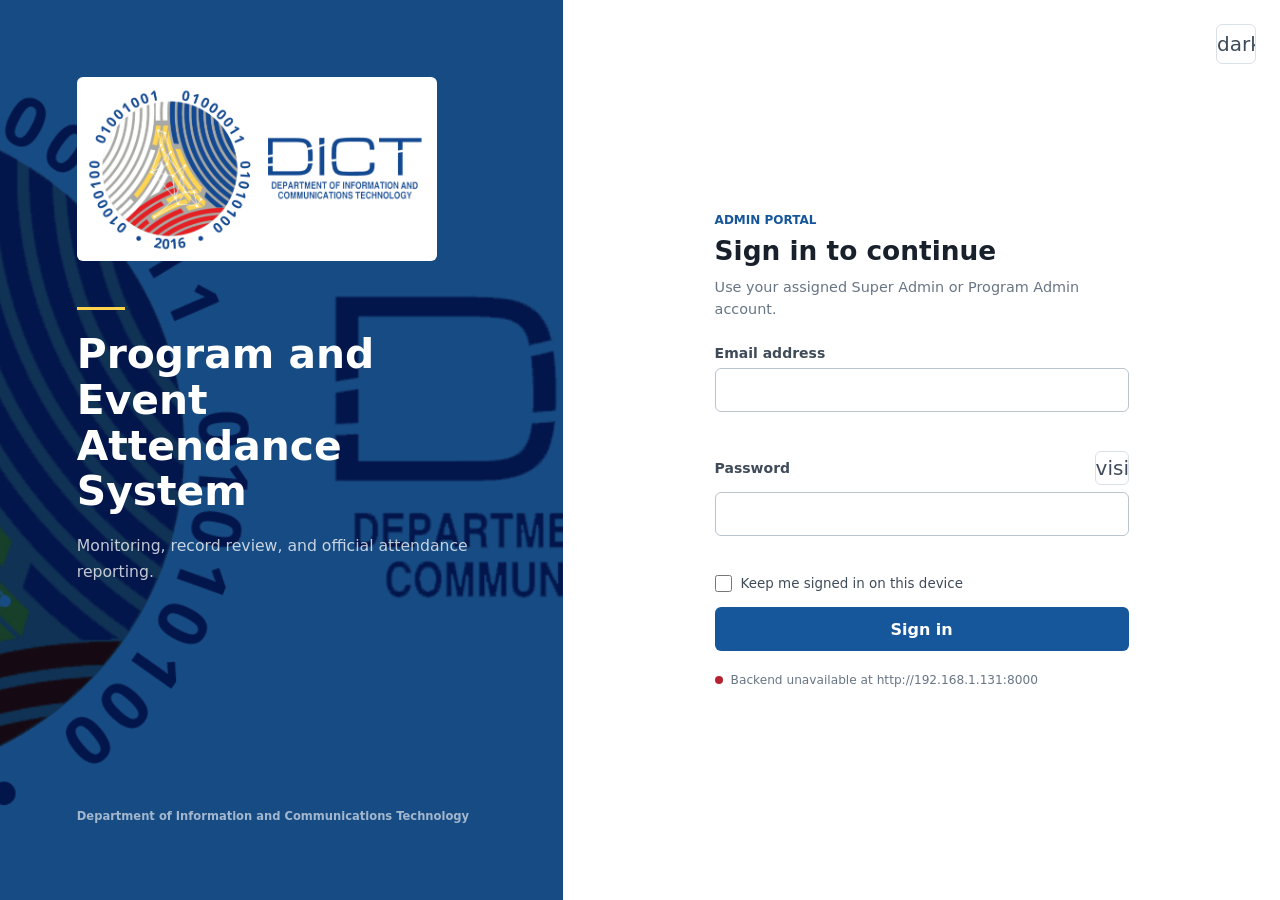
==== commit c4506e45: "convert brand logo to square logo only png" ====
--- a/frontend/admin.html
+++ b/frontend/admin.html
@@ -20,52 +20,54 @@
     <div id="admin-app" class="admin-shell" hidden>
       <aside id="sidebar" class="sidebar" aria-label="Admin navigation">
         <a class="sidebar-brand" href="#dashboard" aria-label="DICT Attendance System dashboard">
-          <img src="./assets/dict-icon.png" alt="" />
-          <span class="sidebar-brand-copy"><strong>DICT Attendance</strong><small>Monitoring System</small></span>
+          <span class="sidebar-brand-mark" aria-hidden="true">
+            <img class="sidebar-brand-icon-logo" src="./assets/dict-icon.png" alt="" />
+          </span>
+          <span class="sidebar-brand-copy"><strong>DICT</strong><small>Attendance System</small></span>
         </a>
 
         <nav class="sidebar-nav">
           <div class="nav-group">
             <p class="nav-group-label">Overview</p>
             <button class="nav-item" data-view="dashboard" type="button" title="Dashboard">
-              <span class="nav-symbol material-symbols-outlined" aria-hidden="true">space_dashboard</span>
+              <svg class="nav-symbol nav-symbol-bootstrap" data-icon="grid" viewBox="0 0 16 16" fill="currentColor" aria-hidden="true"><path d="M1 2.5A1.5 1.5 0 0 1 2.5 1h3A1.5 1.5 0 0 1 7 2.5v3A1.5 1.5 0 0 1 5.5 7h-3A1.5 1.5 0 0 1 1 5.5zM2.5 2a.5.5 0 0 0-.5.5v3a.5.5 0 0 0 .5.5h3a.5.5 0 0 0 .5-.5v-3a.5.5 0 0 0-.5-.5zm6.5.5A1.5 1.5 0 0 1 10.5 1h3A1.5 1.5 0 0 1 15 2.5v3A1.5 1.5 0 0 1 13.5 7h-3A1.5 1.5 0 0 1 9 5.5zm1.5-.5a.5.5 0 0 0-.5.5v3a.5.5 0 0 0 .5.5h3a.5.5 0 0 0 .5-.5v-3a.5.5 0 0 0-.5-.5zM1 10.5A1.5 1.5 0 0 1 2.5 9h3A1.5 1.5 0 0 1 7 10.5v3A1.5 1.5 0 0 1 5.5 15h-3A1.5 1.5 0 0 1 1 13.5zm1.5-.5a.5.5 0 0 0-.5.5v3a.5.5 0 0 0 .5.5h3a.5.5 0 0 0 .5-.5v-3a.5.5 0 0 0-.5-.5zm6.5.5A1.5 1.5 0 0 1 10.5 9h3a1.5 1.5 0 0 1 1.5 1.5v3a1.5 1.5 0 0 1-1.5 1.5h-3A1.5 1.5 0 0 1 9 13.5zm1.5-.5a.5.5 0 0 0-.5.5v3a.5.5 0 0 0 .5.5h3a.5.5 0 0 0 .5-.5v-3a.5.5 0 0 0-.5-.5z" /></svg>
               <span>Dashboard</span>
             </button>
           </div>
           <div class="nav-group">
             <p class="nav-group-label">Operations</p>
             <button class="nav-item" data-view="programs" type="button" title="Programs">
-              <span class="nav-symbol material-symbols-outlined" aria-hidden="true">view_list</span>
+              <svg class="nav-symbol nav-symbol-bootstrap" data-icon="clipboard" viewBox="0 0 16 16" fill="currentColor" aria-hidden="true"><path d="M4 1.5H3a2 2 0 0 0-2 2V14a2 2 0 0 0 2 2h10a2 2 0 0 0 2-2V3.5a2 2 0 0 0-2-2h-1v1h1a1 1 0 0 1 1 1V14a1 1 0 0 1-1 1H3a1 1 0 0 1-1-1V3.5a1 1 0 0 1 1-1h1z" /><path d="M9.5 1a.5.5 0 0 1 .5.5v1a.5.5 0 0 1-.5.5h-3a.5.5 0 0 1-.5-.5v-1a.5.5 0 0 1 .5-.5zm-3-1A1.5 1.5 0 0 0 5 1.5v1A1.5 1.5 0 0 0 6.5 4h3A1.5 1.5 0 0 0 11 2.5v-1A1.5 1.5 0 0 0 9.5 0z" /></svg>
               <span>Programs</span>
             </button>
             <button class="nav-item" data-view="events" type="button" title="Events">
-              <span class="nav-symbol material-symbols-outlined" aria-hidden="true">calendar_month</span>
+              <svg class="nav-symbol nav-symbol-bootstrap" data-icon="calendar-event" viewBox="0 0 16 16" fill="currentColor" aria-hidden="true"><path d="M11 6.5a.5.5 0 0 1 .5-.5h1a.5.5 0 0 1 .5.5v1a.5.5 0 0 1-.5.5h-1a.5.5 0 0 1-.5-.5z" /><path d="M3.5 0a.5.5 0 0 1 .5.5V1h8V.5a.5.5 0 0 1 1 0V1h1a2 2 0 0 1 2 2v11a2 2 0 0 1-2 2H2a2 2 0 0 1-2-2V3a2 2 0 0 1 2-2h1V.5a.5.5 0 0 1 .5-.5M1 4v10a1 1 0 0 0 1 1h12a1 1 0 0 0 1-1V4z" /></svg>
               <span>Events</span>
             </button>
             <button class="nav-item" data-view="reports" type="button" title="Reports">
-              <span class="nav-symbol material-symbols-outlined" aria-hidden="true">analytics</span>
+              <svg class="nav-symbol nav-symbol-bootstrap" data-icon="bar-chart" viewBox="0 0 16 16" fill="currentColor" aria-hidden="true"><path d="M4 11H2v3h2zm5-4H7v7h2zm5-5v12h-2V2zm-2-1a1 1 0 0 0-1 1v12a1 1 0 0 0 1 1h2a1 1 0 0 0 1-1V2a1 1 0 0 0-1-1zM6 7a1 1 0 0 1 1-1h2a1 1 0 0 1 1 1v7a1 1 0 0 1-1 1H7a1 1 0 0 1-1-1zm-5 4a1 1 0 0 1 1-1h2a1 1 0 0 1 1 1v3a1 1 0 0 1-1 1H2a1 1 0 0 1-1-1z" /></svg>
               <span>Reports</span>
             </button>
           </div>
           <div id="administration-nav-group" class="nav-group" hidden>
             <p class="nav-group-label">Administration</p>
             <button id="units-nav" class="nav-item" data-view="units" type="button" title="Organizational Units" hidden>
-              <span class="nav-symbol material-symbols-outlined" aria-hidden="true">account_tree</span>
+              <svg class="nav-symbol nav-symbol-bootstrap" data-icon="diagram-3" viewBox="0 0 16 16" fill="currentColor" aria-hidden="true"><path fill-rule="evenodd" d="M6 3.5A1.5 1.5 0 0 1 7.5 2h1A1.5 1.5 0 0 1 10 3.5v1A1.5 1.5 0 0 1 8.5 6v1H14a.5.5 0 0 1 .5.5v1a.5.5 0 0 1-1 0V8h-5v.5a.5.5 0 0 1-1 0V8h-5v.5a.5.5 0 0 1-1 0v-1A.5.5 0 0 1 2 7h5.5V6A1.5 1.5 0 0 1 6 4.5zM8.5 5a.5.5 0 0 0 .5-.5v-1a.5.5 0 0 0-.5-.5h-1a.5.5 0 0 0-.5.5v1a.5.5 0 0 0 .5.5zM0 11.5A1.5 1.5 0 0 1 1.5 10h1A1.5 1.5 0 0 1 4 11.5v1A1.5 1.5 0 0 1 2.5 14h-1A1.5 1.5 0 0 1 0 12.5zm1.5-.5a.5.5 0 0 0-.5.5v1a.5.5 0 0 0 .5.5h1a.5.5 0 0 0 .5-.5v-1a.5.5 0 0 0-.5-.5zm4.5.5A1.5 1.5 0 0 1 7.5 10h1a1.5 1.5 0 0 1 1.5 1.5v1A1.5 1.5 0 0 1 8.5 14h-1A1.5 1.5 0 0 1 6 12.5zm1.5-.5a.5.5 0 0 0-.5.5v1a.5.5 0 0 0 .5.5h1a.5.5 0 0 0 .5-.5v-1a.5.5 0 0 0-.5-.5zm4.5.5a1.5 1.5 0 0 1 1.5-1.5h1a1.5 1.5 0 0 1 1.5 1.5v1a1.5 1.5 0 0 1-1.5 1.5h-1a1.5 1.5 0 0 1-1.5-1.5zm1.5-.5a.5.5 0 0 0-.5.5v1a.5.5 0 0 0 .5.5h1a.5.5 0 0 0 .5-.5v-1a.5.5 0 0 0-.5-.5z" /></svg>
               <span>Organizational Units</span>
             </button>
             <button id="users-nav" class="nav-item" data-view="users" type="button" title="Admin Users" hidden>
-              <span class="nav-symbol material-symbols-outlined" aria-hidden="true">manage_accounts</span>
+              <svg class="nav-symbol nav-symbol-bootstrap" data-icon="person-gear" viewBox="0 0 16 16" fill="currentColor" aria-hidden="true"><path d="M11 5a3 3 0 1 1-6 0 3 3 0 0 1 6 0M8 7a2 2 0 1 0 0-4 2 2 0 0 0 0 4m.256 7a4.5 4.5 0 0 1-.229-1.004H3c.001-.246.154-.986.832-1.664C4.484 10.68 5.711 10 8 10q.39 0 .74.025c.226-.341.496-.65.804-.918Q8.844 9.002 8 9c-5 0-6 3-6 4s1 1 1 1zm3.63-4.54c.18-.613 1.048-.613 1.229 0l.043.148a.64.64 0 0 0 .921.382l.136-.074c.561-.306 1.175.308.87.869l-.075.136a.64.64 0 0 0 .382.92l.149.045c.612.18.612 1.048 0 1.229l-.15.043a.64.64 0 0 0-.38.921l.074.136c.305.561-.309 1.175-.87.87l-.136-.075a.64.64 0 0 0-.92.382l-.045.149c-.18.612-1.048.612-1.229 0l-.043-.15a.64.64 0 0 0-.921-.38l-.136.074c-.561.305-1.175-.309-.87-.87l.075-.136a.64.64 0 0 0-.382-.92l-.148-.045c-.613-.18-.613-1.048 0-1.229l.148-.043a.64.64 0 0 0 .382-.921l-.074-.136c-.306-.561.308-1.175.869-.87l.136.075a.64.64 0 0 0 .92-.382zM14 12.5a1.5 1.5 0 1 0-3 0 1.5 1.5 0 0 0 3 0" /></svg>
               <span>Admin Users</span>
             </button>
             <button id="psgc-nav" class="nav-item" data-view="psgc" type="button" title="PSGC Data" hidden>
-              <span class="nav-symbol material-symbols-outlined" aria-hidden="true">map</span>
+              <svg class="nav-symbol nav-symbol-bootstrap" data-icon="map" viewBox="0 0 16 16" fill="currentColor" aria-hidden="true"><path fill-rule="evenodd" d="M15.817.113A.5.5 0 0 1 16 .5v14a.5.5 0 0 1-.402.49l-5 1a.5.5 0 0 1-.196 0L5.5 15.01l-4.902.98A.5.5 0 0 1 0 15.5v-14a.5.5 0 0 1 .402-.49l5-1a.5.5 0 0 1 .196 0L10.5.99l4.902-.98a.5.5 0 0 1 .415.103M10 1.91l-4-.8v12.98l4 .8zm1 12.98 4-.8V1.11l-4 .8zm-6-.8V1.11l-4 .8v12.98z" /></svg>
               <span>PSGC Data</span>
             </button>
           </div>
           <div id="governance-nav-group" class="nav-group" hidden>
             <p class="nav-group-label">Governance</p>
             <button id="audit-nav" class="nav-item" data-view="audit" type="button" title="Audit Logs" hidden>
-              <span class="nav-symbol material-symbols-outlined" aria-hidden="true">history</span>
+              <svg class="nav-symbol nav-symbol-bootstrap" data-icon="clock-history" viewBox="0 0 16 16" fill="currentColor" aria-hidden="true"><path d="M8.515 1.019A7 7 0 0 0 8 1V0a8 8 0 0 1 .589.022zm2.004.45a7 7 0 0 0-.985-.299l.219-.976q.576.129 1.126.342zm1.37.71a7 7 0 0 0-.439-.27l.493-.87a8 8 0 0 1 .979.654l-.615.789a7 7 0 0 0-.418-.302zm1.834 1.79a7 7 0 0 0-.653-.796l.724-.69q.406.429.747.91zm.744 1.352a7 7 0 0 0-.214-.468l.893-.45a8 8 0 0 1 .45 1.088l-.95.313a7 7 0 0 0-.179-.483m.53 2.507a7 7 0 0 0-.1-1.025l.985-.17q.1.58.116 1.17zm-.131 1.538q.05-.254.081-.51l.993.123a8 8 0 0 1-.23 1.155l-.964-.267q.069-.247.12-.501m-.952 2.379q.276-.436.486-.908l.914.405q-.24.54-.555 1.038zm-.964 1.205q.183-.183.35-.378l.758.653a8 8 0 0 1-.401.432z" /><path d="M8 1a7 7 0 1 0 4.95 11.95l.707.707A8.001 8.001 0 1 1 8 0z" /><path d="M7.5 3a.5.5 0 0 1 .5.5v5.21l3.248 1.856a.5.5 0 0 1-.496.868l-3.5-2A.5.5 0 0 1 7 9V3.5a.5.5 0 0 1 .5-.5" /></svg>
               <span>Audit Logs</span>
             </button>
           </div>
--- a/frontend/css/base.css
+++ b/frontend/css/base.css
@@ -6,6 +6,9 @@
   --blue-500: #2d7fbd;
   --blue-100: #dcecf9;
   --blue-50: #f2f8fd;
+  --primary-action: #16569a;
+  --primary-action-hover: #123f78;
+  --primary-action-text: #ffffff;
   --ink-900: #18212b;
   --ink-700: #3f4b59;
   --ink-500: #687585;
@@ -43,6 +46,9 @@
   --blue-500: #4c96cf;
   --blue-100: #203b52;
   --blue-50: #1c3041;
+  --primary-action: #266a9f;
+  --primary-action-hover: #1f5b89;
+  --primary-action-text: #ffffff;
   --ink-900: #edf1f4;
   --ink-700: #c7d0d8;
   --ink-500: #98a5b0;
@@ -184,14 +190,14 @@
   align-items: center;
   justify-content: center;
   border-radius: 6px;
-  background: var(--blue-700);
-  color: #fff;
+  background: var(--primary-action);
+  color: var(--primary-action-text);
   padding: 10px 16px;
   font-weight: 750;
 }
 
 .primary-button:hover:not(:disabled) {
-  background: var(--blue-800);
+  background: var(--primary-action-hover);
 }
 
 .secondary-button {
--- a/frontend/css/admin.css
+++ b/frontend/css/admin.css
@@ -579,9 +579,14 @@
 }
 
 .data-table {
+  min-width: 680px;
   width: 100%;
   border-collapse: collapse;
   font-size: 0.8rem;
+}
+
+#recent-events .data-table {
+  min-width: 0;
 }
 
 .data-table th,
@@ -1250,7 +1255,12 @@
   border-color: var(--line);
 }
 
-.sidebar-brand img {
+.sidebar-brand-mark {
+  width: 40px;
+}
+
+.sidebar-brand .sidebar-brand-icon-logo {
+  display: block;
   width: 40px;
   height: 40px;
   border-radius: 6px;
@@ -1260,7 +1270,7 @@
 .sidebar-brand .sidebar-brand-copy {
   display: grid;
   min-width: 0;
-  gap: 4px;
+  gap: 2px;
   color: #fff;
 }
 
@@ -1272,8 +1282,12 @@
 }
 
 .sidebar-brand-copy strong {
-  font-size: 0.92rem;
-  line-height: 1.1;
+  color: #fff;
+  font-family: "Arial Narrow", "Aptos Narrow", Arial, sans-serif;
+  font-size: 1rem;
+  font-weight: 800;
+  letter-spacing: 0.08em;
+  line-height: 1;
 }
 
 .sidebar-brand-copy small {
@@ -1340,7 +1354,17 @@
 }
 
 .nav-symbol {
-  font-size: 19px;
+  width: 19px;
+  height: 19px;
+  display: block;
+}
+
+.nav-item.active .nav-symbol {
+  color: var(--blue-700);
+}
+
+:root[data-theme="dark"] .nav-item.active .nav-symbol {
+  color: #9bd0f5;
 }
 
 .sidebar-user {
@@ -1492,7 +1516,7 @@
   border-top-color: var(--line);
 }
 
-.summary-icon {
+.summary-icon.material-symbols-outlined {
   display: grid;
   width: 38px;
   height: 38px;
@@ -1684,9 +1708,22 @@
   }
 
   .sidebar-collapsed .sidebar-brand {
+    min-height: 78px;
     grid-template-columns: 40px;
     justify-content: center;
     padding-inline: 16px;
+  }
+
+  .sidebar-collapsed .sidebar-brand-mark {
+    width: 40px;
+  }
+
+  .sidebar-collapsed .sidebar-brand-icon-logo {
+    display: block;
+    width: 40px;
+    height: 40px;
+    border-radius: 6px;
+    object-fit: cover;
   }
 
   .sidebar-collapsed .sidebar-brand-copy,
